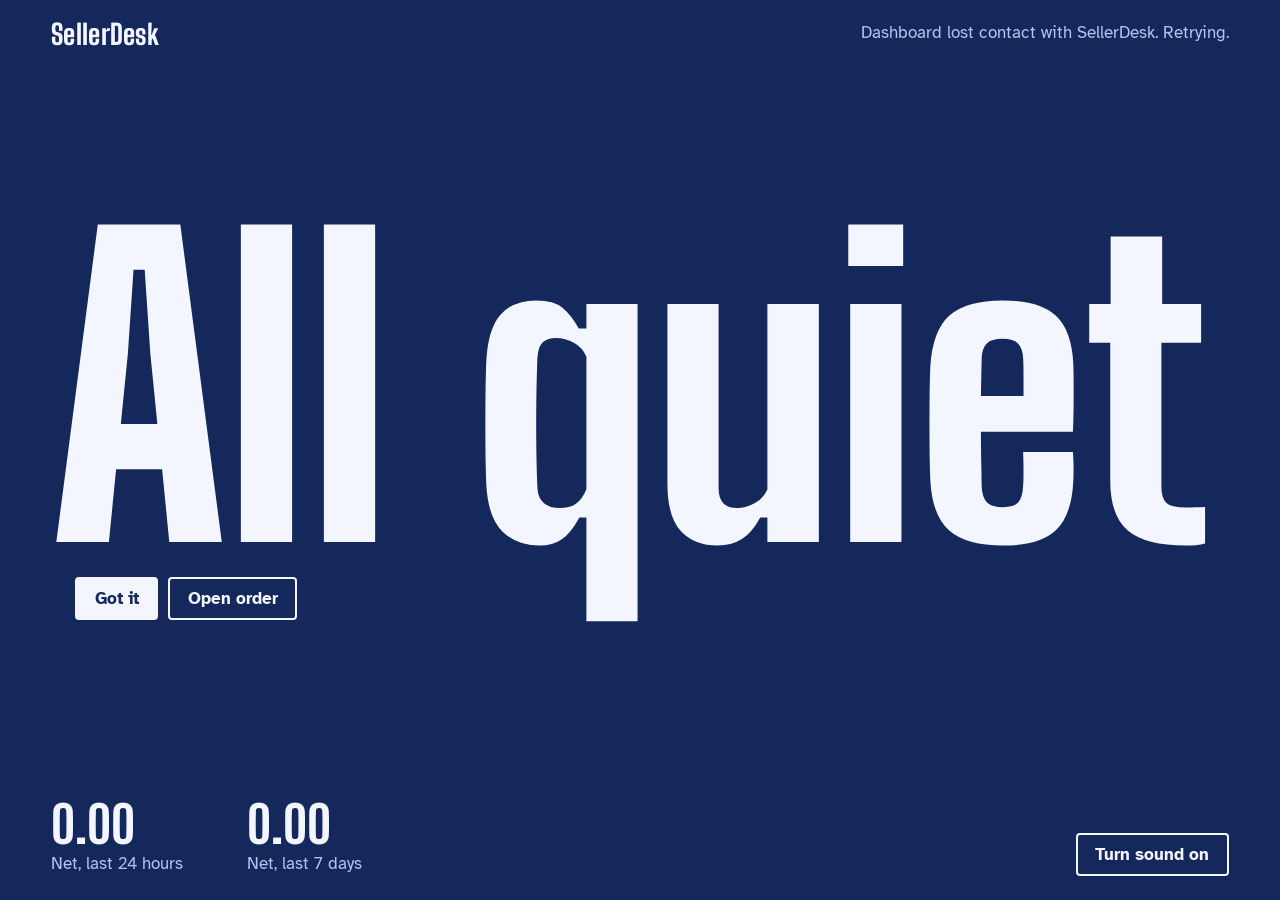
==== sellerdesk/static/index.html @ dc562e05 "Rename Eldorado Manager to SellerDesk Installing 1.6.0 moves config, history, market and shop data o" ====
<!doctype html>
<html lang="en">
<head>
<meta charset="utf-8">
<meta name="viewport" content="width=device-width, initial-scale=1">
<title>SellerDesk</title>
<link rel="icon" href="data:image/svg+xml,%3Csvg xmlns='http://www.w3.org/2000/svg' viewBox='0 0 32 32'%3E%3Ccircle cx='16' cy='16' r='14' fill='%23D4161C'/%3E%3C/svg%3E">
<style>
@font-face { font-family: "Big Shoulders"; src: url(big-shoulders-display-latin-800-normal.woff2) format("woff2"); font-weight: 800; font-display: swap; }
@font-face { font-family: "Atkinson"; src: url(atkinson-hyperlegible-latin-400-normal.woff2) format("woff2"); font-weight: 400; font-display: swap; }
@font-face { font-family: "Atkinson"; src: url(atkinson-hyperlegible-latin-700-normal.woff2) format("woff2"); font-weight: 700; font-display: swap; }

/* The room is the status light. Each stage sets the whole palette. */
:root { --room: #14285C; --ink: #F3F5FF; --soft: #B6C2EC; --line: #ffffff2e; --beam: #ffffff14; }
body[data-stage="calm"]     { --room: #1E44B8; --ink: #F5F7FF; --soft: #C6D2FA; --line: #ffffff33; --beam: #ffffff1c; }
body[data-stage="hurry"]    { --room: #F2A900; --ink: #1E1503; --soft: #5A4206; --line: #1e150333; --beam: #ffffff40; }
body[data-stage="critical"] { --room: #D4161C; --ink: #FFF6F2; --soft: #FFD3CC; --line: #ffffff40; --beam: #ffffff2a; }
body[data-stage="late"]     { --room: #8E0B10; --ink: #FFF6F2; --soft: #FFC4BB; --line: #ffffff40; --beam: #ff3b3b55; }

* { box-sizing: border-box; }
html, body { height: 100%; margin: 0; }
body {
  display: grid; grid-template-rows: auto 1fr auto; min-height: 100%;
  background: var(--room); color: var(--ink);
  font: 400 1.0625rem/1.5 "Atkinson", system-ui, sans-serif;
  transition: background-color 1.2s ease, color 1.2s ease;
  overflow-x: hidden;
}
/* The rotating beam runs only while an alarm waits for an answer. */
#beam {
  position: fixed; left: 50%; top: 50%; width: 260vmax; height: 260vmax; margin: -130vmax 0 0 -130vmax;
  background: conic-gradient(from 0deg, transparent 0 300deg, var(--beam) 345deg, transparent 360deg);
  pointer-events: none; opacity: 0; transition: opacity .6s;
}
body.ringing #beam { opacity: 1; animation: sweep 3.2s linear infinite; }
body[data-stage="critical"].ringing #beam, body[data-stage="late"].ringing #beam { animation-duration: 1.6s; }
@keyframes sweep { to { transform: rotate(360deg); } }
@media (prefers-reduced-motion: reduce) { body.ringing #beam { animation: none; opacity: 0; } body { transition: none; } }

header, main, footer { position: relative; padding-inline: clamp(1.25rem, 4vw, 4rem); }
header { display: flex; justify-content: space-between; gap: 1.5rem; flex-wrap: wrap; padding-block: 1.25rem .5rem; }
.brand { font: 800 1.75rem/1 "Big Shoulders", Impact, sans-serif; letter-spacing: .01em; }
.status { color: var(--soft); text-align: right; }
.status b { color: var(--ink); font-weight: 700; }
.status .bad { color: var(--ink); text-decoration: underline; }

main { display: flex; flex-direction: column; justify-content: center; min-width: 0; padding-block: 1rem; }
#clock {
  font: 800 clamp(7rem, min(31vw, 52vh), 32rem)/.86 "Big Shoulders", Impact, sans-serif;
  font-variant-numeric: tabular-nums; letter-spacing: -.01em; margin: 0;
}
#clock.words { font-size: clamp(5rem, min(20vw, 36vh), 20rem); }
#lead { display: flex; flex-wrap: wrap; align-items: center; gap: .75rem 1.5rem; margin-top: 1rem; }
#what { font-size: clamp(1.35rem, 2.6vw, 2.25rem); line-height: 1.2; font-weight: 700; margin: 0; max-width: 36ch; }
#who { color: var(--soft); margin: .25rem 0 0; }

button, a.action {
  font: 700 1.0625rem/1 "Atkinson", sans-serif; color: var(--ink); background: none; cursor: pointer;
  border: 2px solid var(--ink); border-radius: 4px; padding: .7rem 1.1rem; text-decoration: none; display: inline-block;
}
button.primary { background: var(--ink); color: var(--room); }
button:hover, a.action:hover { opacity: .82; }
:is(button, a.action, input):focus-visible { outline: 3px solid var(--ink); outline-offset: 3px; }
.actions { display: flex; gap: .6rem; }

#notice { display: none; gap: 1rem; align-items: center; flex-wrap: wrap; margin: 0 0 1rem; padding: .75rem 1rem; border: 2px solid var(--ink); border-radius: 4px; font-weight: 700; }
#notice.show { display: flex; }

#queue { list-style: none; margin: 1.75rem 0 0; padding: 0; border-top: 1px solid var(--line); }
#queue li { display: grid; grid-template-columns: 7.5rem minmax(0, 1fr) auto auto; gap: 1.25rem; align-items: center; padding: .55rem 0; border-bottom: 1px solid var(--line); }
#queue .left { font: 800 1.75rem/1 "Big Shoulders", Impact, sans-serif; font-variant-numeric: tabular-nums; }
#queue .title { overflow: hidden; text-overflow: ellipsis; white-space: nowrap; }
#queue .price { color: var(--soft); }
#queue button, #queue a.action { padding: .4rem .7rem; font-size: .9375rem; }
.seen { color: var(--soft); }

footer { display: flex; justify-content: space-between; align-items: flex-end; gap: 2rem; flex-wrap: wrap; padding-block: 1rem 1.5rem; }
.money { display: flex; gap: clamp(1.5rem, 5vw, 4rem); }
.money strong { display: block; font: 800 clamp(2rem, 4vw, 3.25rem)/1 "Big Shoulders", Impact, sans-serif; font-variant-numeric: tabular-nums; }
.money span { color: var(--soft); }

#gate { position: fixed; inset: 0; display: none; place-content: center; background: var(--room); padding: 2rem; }
#gate.show { display: grid; }
#gate form { display: grid; gap: .75rem; width: min(26rem, 90vw); }
#gate input { font: inherit; padding: .7rem; border-radius: 4px; border: 2px solid var(--ink); background: none; color: var(--ink); }

@media (max-width: 640px) {
  #queue li { grid-template-columns: 5.5rem minmax(0, 1fr) auto; }
  #queue .price { display: none; }
  .status { text-align: left; }
}
</style>
</head>
<body data-stage="quiet">
<div id="beam" aria-hidden="true"></div>
<header>
  <div class="brand">SellerDesk</div>
  <div class="status" id="status" aria-live="polite">Connecting</div>
</header>
<main>
  <div id="notice" role="alert"><span id="noticeText"></span><button id="online" hidden>Go online</button></div>
  <p id="clock" role="timer">All quiet</p>
  <div id="lead" hidden>
    <div>
      <p id="what"></p>
      <p id="who"></p>
    </div>
    <div class="actions">
      <button class="primary" id="ack">Got it</button>
      <a class="action" id="open" target="_blank" rel="noopener">Open order</a>
    </div>
  </div>
  <ul id="queue" hidden aria-label="Other open orders"></ul>
</main>
<footer>
  <div class="money">
    <div><strong id="day">0.00</strong><span id="dayLabel">Net, last 24 hours</span></div>
    <div><strong id="week">0.00</strong><span id="weekLabel">Net, last 7 days</span></div>
  </div>
  <button id="sound" aria-pressed="false">Turn sound on</button>
</footer>
<div id="gate">
  <form>
    <label for="token">Enter your dashboard token</label>
    <input id="token" type="password" autocomplete="current-password" required>
    <button class="primary">Unlock</button>
  </form>
</div>

<script>
const $ = (id) => document.getElementById(id);
let state = null, skew = 0, soundOn = false, audio = null, lastBeep = 0;
const token = () => localStorage.getItem("managerToken") || "";
const headers = () => (token() ? { Authorization: `Bearer ${token()}` } : {});
const now = () => Date.now() / 1000 + skew;

function stageOf(order) {
  if (!state || order.deadline == null || !order.window) return "calm";
  const left = order.deadline - now();
  if (left <= 0) return "late";
  const share = left / order.window;
  return share <= state.critical_at ? "critical" : share <= state.hurry_at ? "hurry" : "calm";
}

function clock(seconds) {
  const late = seconds < 0, s = Math.abs(Math.trunc(seconds));
  const d = Math.floor(s / 86400), h = Math.floor(s % 86400 / 3600), m = Math.floor(s % 3600 / 60);
  const two = (n) => String(n).padStart(2, "0");
  const text = d ? `${d}d ${two(h)}h` : h ? `${h}:${two(m)}:${two(s % 60)}` : `${two(m)}:${two(s % 60)}`;
  return late ? `+${text}` : text;
}

function money(value) {
  return value == null ? "No data" : `$${value.toFixed(2)}`;
}

function describe(order) {
  const parts = [order.title];
  if (order.quantity > 1) parts.push(`x${order.quantity}`);
  return parts.join(" ");
}

function paint() {
  if (!state) return;
  const orders = state.orders;
  const ringing = orders.some((o) => !o.acked);
  const top = orders[0];
  document.body.classList.toggle("ringing", ringing);
  document.body.dataset.stage = top ? stageOf(top) : "quiet";
  const big = $("clock");

  if (top) {
    const timed = top.deadline != null;
    big.textContent = timed ? clock(top.deadline - now()) : "New order";
    big.classList.toggle("words", !timed);
    document.title = `${timed ? clock(top.deadline - now()) : "New order"} SellerDesk`;
    $("lead").hidden = false;
    $("what").textContent = describe(top);
    $("who").textContent = [top.price != null ? `${top.price.toFixed(2)} ${top.currency}` : "", top.buyer && `from ${top.buyer}`].filter(Boolean).join(", ");
    $("ack").hidden = top.acked;
    $("ack").dataset.id = top.id;
    $("open").href = top.url;
  } else {
    big.textContent = "All quiet";
    big.classList.add("words");
    document.title = "SellerDesk";
    $("lead").hidden = true;
  }

  const rest = orders.slice(1);
  $("queue").hidden = !rest.length;
  $("queue").replaceChildren(...rest.map((o) => {
    const li = document.createElement("li");
    const left = document.createElement("span");
    left.className = "left";
    left.textContent = o.deadline != null ? clock(o.deadline - now()) : "Open";
    const title = document.createElement("span");
    title.className = "title";
    title.textContent = describe(o);
    const price = document.createElement("span");
    price.className = "price";
    price.textContent = o.price != null ? `${o.price.toFixed(2)} ${o.currency}` : "";
    const act = document.createElement(o.acked ? "span" : "button");
    act.textContent = o.acked ? "Seen" : "Got it";
    if (o.acked) act.className = "seen"; else act.onclick = () => ack(o.id);
    li.append(left, title, price, act);
    return li;
  }));

  if (ringing && soundOn && Date.now() - lastBeep > 2600) { lastBeep = Date.now(); wail(); }

  const ago = state.last_poll ? Math.max(0, Math.round(now() - state.last_poll)) : null;
  const broken = state.channels.filter((c) => c.ok === false).map((c) => c.name);
  const names = state.channels.map((c) => c.name).join(", ");
  $("status").textContent = "";
  const check = document.createElement("b");
  check.textContent = ago == null ? "Waiting for the first check" : `Checked ${ago} s ago`;
  $("status").append(check, names ? ` and alerting ${names}` : ". No alert channels set up");
  if (broken.length) {
    const bad = document.createElement("div");
    bad.className = "bad";
    bad.textContent = `Can't reach ${broken.join(", ")}`;
    $("status").append(bad);
  }

  const tripped = state.deadman.tripped;
  $("notice").classList.toggle("show", tripped || !!state.last_error);
  $("online").hidden = !tripped;
  $("noticeText").textContent = tripped
    ? `You are offline. SellerDesk switched you off after an alarm went unanswered for ${state.deadman.minutes} minutes.`
    : state.last_error ? `SellerDesk can't reach Eldorado. Orders may be waiting. ${state.last_error}` : "";

  const sales = state.sales;
  $("day").textContent = money(sales.day);
  $("week").textContent = money(sales.week);
  $("dayLabel").textContent = `Net, last 24 hours, ${sales.day_count} orders`;
  $("weekLabel").textContent = `Net, last 7 days, ${sales.week_count} orders`;
}

async function refresh() {
  try {
    const response = await fetch("api/state", { headers: headers() });
    if (response.status === 401) { $("gate").classList.add("show"); return; }
    $("gate").classList.remove("show");
    state = await response.json();
    skew = state.now - Date.now() / 1000;
    paint();
  } catch {
    $("status").textContent = "Dashboard lost contact with SellerDesk. Retrying.";
  }
}

async function post(path) {
  await fetch(path, { method: "POST", headers: { ...headers(), "X-Manager": "1" } });
  setTimeout(refresh, 400);
}
function ack(id) {
  const order = state.orders.find((o) => o.id === id);
  if (order) order.acked = true;
  paint();
  post(`api/ack/${encodeURIComponent(id)}`);
}

function wail() {
  audio = audio || new AudioContext();
  const osc = audio.createOscillator(), gain = audio.createGain(), t = audio.currentTime;
  osc.type = "sawtooth";
  osc.frequency.setValueAtTime(520, t);
  osc.frequency.linearRampToValueAtTime(1040, t + 0.9);
  osc.frequency.linearRampToValueAtTime(520, t + 1.8);
  gain.gain.setValueAtTime(0.0001, t);
  gain.gain.exponentialRampToValueAtTime(0.18, t + 0.1);
  gain.gain.exponentialRampToValueAtTime(0.0001, t + 1.8);
  osc.connect(gain).connect(audio.destination);
  osc.start(t);
  osc.stop(t + 1.9);
}

$("ack").onclick = (event) => ack(event.currentTarget.dataset.id);
$("online").onclick = () => post("api/online");
$("sound").onclick = (event) => {
  soundOn = !soundOn;
  event.currentTarget.textContent = soundOn ? "Turn sound off" : "Turn sound on";
  event.currentTarget.setAttribute("aria-pressed", soundOn);
  if (soundOn) { audio = audio || new AudioContext(); audio.resume(); }
};
document.querySelector("#gate form").onsubmit = (event) => {
  event.preventDefault();
  localStorage.setItem("managerToken", $("token").value);
  refresh();
};

refresh();
setInterval(refresh, 3000);
setInterval(paint, 1000);
</script>
</body>
</html>
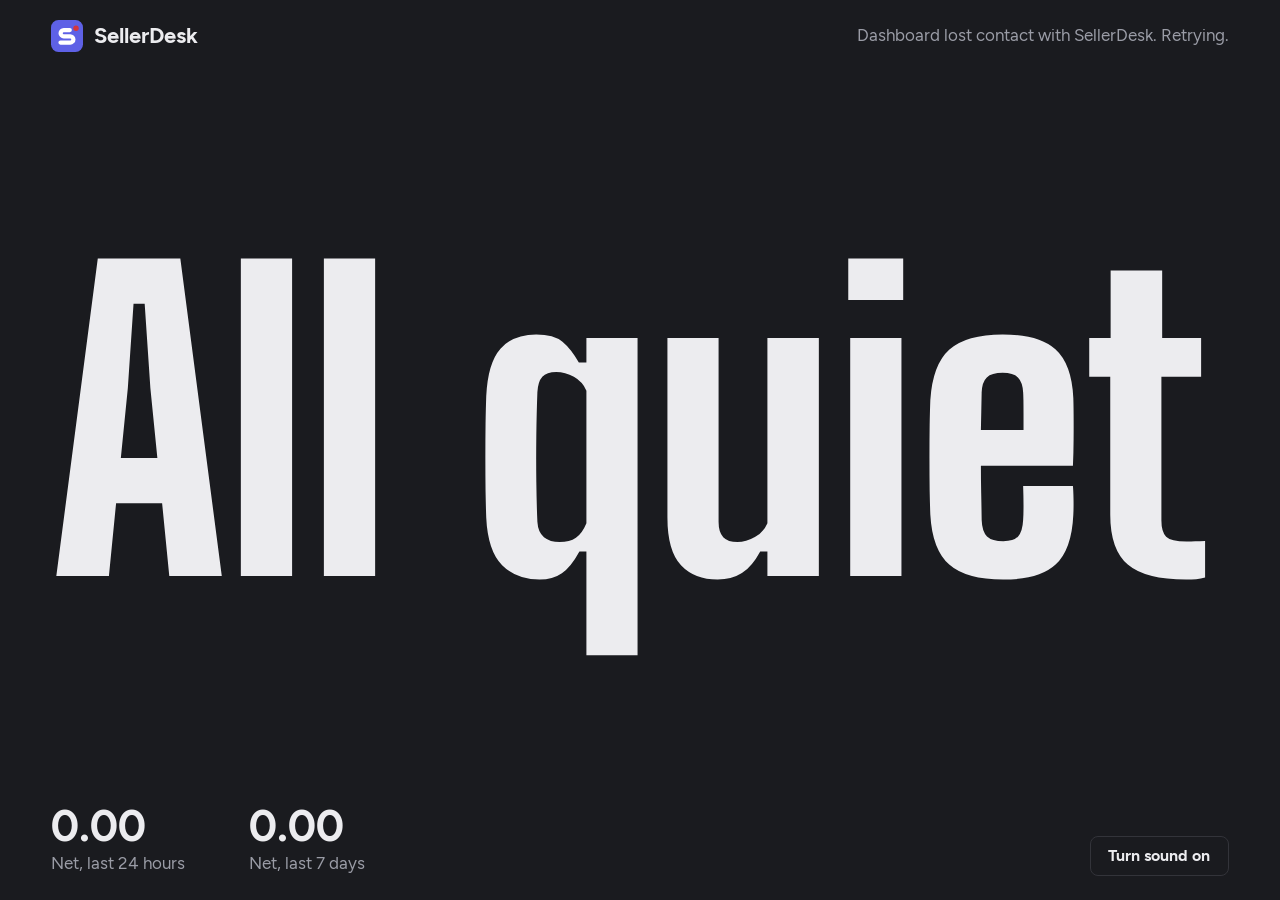
==== commit 43086f89: "SellerDesk 1.6.6: Set asks twice, new look on Settings, alarms and server page Set in Home's Price c" ====
--- a/sellerdesk/static/index.html
+++ b/sellerdesk/static/index.html
@@ -4,25 +4,28 @@
 <meta charset="utf-8">
 <meta name="viewport" content="width=device-width, initial-scale=1">
 <title>SellerDesk</title>
-<link rel="icon" href="data:image/svg+xml,%3Csvg xmlns='http://www.w3.org/2000/svg' viewBox='0 0 32 32'%3E%3Ccircle cx='16' cy='16' r='14' fill='%23D4161C'/%3E%3C/svg%3E">
+<link rel="icon" href="data:image/svg+xml,%3Csvg viewBox='0 0 256 256' xmlns='http://www.w3.org/2000/svg'%3E%3Crect width='256' height='256' rx='60' fill='%235e61e6'/%3E%3Cpath d='M150 80H102a25 25 0 0 0 0 50h52a25 25 0 0 1 0 50H76' fill='none' stroke='%23fff' stroke-width='34' stroke-linecap='round' stroke-linejoin='round'/%3E%3Ccircle cx='200' cy='66' r='22' fill='%23d4363c' stroke='%235e61e6' stroke-width='14' paint-order='stroke'/%3E%3C/svg%3E">
 <style>
 @font-face { font-family: "Big Shoulders"; src: url(big-shoulders-display-latin-800-normal.woff2) format("woff2"); font-weight: 800; font-display: swap; }
-@font-face { font-family: "Atkinson"; src: url(atkinson-hyperlegible-latin-400-normal.woff2) format("woff2"); font-weight: 400; font-display: swap; }
-@font-face { font-family: "Atkinson"; src: url(atkinson-hyperlegible-latin-700-normal.woff2) format("woff2"); font-weight: 700; font-display: swap; }
-
-/* The room is the status light. Each stage sets the whole palette. */
-:root { --room: #14285C; --ink: #F3F5FF; --soft: #B6C2EC; --line: #ffffff2e; --beam: #ffffff14; }
-body[data-stage="calm"]     { --room: #1E44B8; --ink: #F5F7FF; --soft: #C6D2FA; --line: #ffffff33; --beam: #ffffff1c; }
-body[data-stage="hurry"]    { --room: #F2A900; --ink: #1E1503; --soft: #5A4206; --line: #1e150333; --beam: #ffffff40; }
-body[data-stage="critical"] { --room: #D4161C; --ink: #FFF6F2; --soft: #FFD3CC; --line: #ffffff40; --beam: #ffffff2a; }
-body[data-stage="late"]     { --room: #8E0B10; --ink: #FFF6F2; --soft: #FFC4BB; --line: #ffffff40; --beam: #ff3b3b55; }
+@font-face { font-family: "Figtree"; src: url(figtree-latin-400.woff2) format("woff2"); font-weight: 400; font-display: swap; }
+@font-face { font-family: "Figtree"; src: url(figtree-latin-700.woff2) format("woff2"); font-weight: 700; font-display: swap; }
+
+/* The SellerDesk Dark palette (desktop Skin.cs). The clock carries the stage colour; only critical
+   and late turn the whole room red, the same as the desktop critical screen. */
+:root { --room: #1A1B1F; --ink: #ECECEF; --soft: #9A9CA6; --line: #33343A; --clock: #ECECEF; --beam: #A3A5FF1f;
+        --signal: #5E61E6; --signal-ink: #FFFFFF; }
+body[data-stage="calm"]     { --clock: #A3A5FF; }
+body[data-stage="hurry"]    { --clock: #FFC27A; --beam: #FFC27A1f; }
+body[data-stage="critical"] { --room: #6E2530; --ink: #FFFFFF; --soft: #F2DADC; --line: #FFFFFF33; --clock: #FFFFFF; --beam: #A3A5FF33; }
+body[data-stage="late"]     { --room: #4A1820; --ink: #FFFFFF; --soft: #F2DADC; --line: #FFFFFF33; --clock: #FF8B80; --beam: #FF8B8040; }
 
 * { box-sizing: border-box; }
+[hidden] { display: none !important; } /* #lead sets display: flex, which would beat the hidden attribute */
 html, body { height: 100%; margin: 0; }
 body {
   display: grid; grid-template-rows: auto 1fr auto; min-height: 100%;
   background: var(--room); color: var(--ink);
-  font: 400 1.0625rem/1.5 "Atkinson", system-ui, sans-serif;
+  font: 400 1.0625rem/1.5 "Figtree", system-ui, sans-serif;
   transition: background-color 1.2s ease, color 1.2s ease;
   overflow-x: hidden;
 }
@@ -38,8 +41,9 @@
 @media (prefers-reduced-motion: reduce) { body.ringing #beam { animation: none; opacity: 0; } body { transition: none; } }
 
 header, main, footer { position: relative; padding-inline: clamp(1.25rem, 4vw, 4rem); }
-header { display: flex; justify-content: space-between; gap: 1.5rem; flex-wrap: wrap; padding-block: 1.25rem .5rem; }
-.brand { font: 800 1.75rem/1 "Big Shoulders", Impact, sans-serif; letter-spacing: .01em; }
+header { display: flex; justify-content: space-between; align-items: center; gap: 1.5rem; flex-wrap: wrap; padding-block: 1.25rem .5rem; }
+.brand { display: flex; align-items: center; gap: .65rem; font: 700 1.375rem/1 "Figtree", system-ui, sans-serif; }
+.brand svg { width: 2rem; height: 2rem; flex: none; }
 .status { color: var(--soft); text-align: right; }
 .status b { color: var(--ink); font-weight: 700; }
 .status .bad { color: var(--ink); text-decoration: underline; }
@@ -47,23 +51,24 @@
 main { display: flex; flex-direction: column; justify-content: center; min-width: 0; padding-block: 1rem; }
 #clock {
   font: 800 clamp(7rem, min(31vw, 52vh), 32rem)/.86 "Big Shoulders", Impact, sans-serif;
-  font-variant-numeric: tabular-nums; letter-spacing: -.01em; margin: 0;
-}
-#clock.words { font-size: clamp(5rem, min(20vw, 36vh), 20rem); }
+  font-variant-numeric: tabular-nums; letter-spacing: -.01em; margin: 0; color: var(--clock);
+  transition: color 1.2s ease;
+}
+#clock.words { font-size: clamp(5rem, min(20vw, 36vh), 20rem); color: var(--ink); }
 #lead { display: flex; flex-wrap: wrap; align-items: center; gap: .75rem 1.5rem; margin-top: 1rem; }
 #what { font-size: clamp(1.35rem, 2.6vw, 2.25rem); line-height: 1.2; font-weight: 700; margin: 0; max-width: 36ch; }
 #who { color: var(--soft); margin: .25rem 0 0; }
 
 button, a.action {
-  font: 700 1.0625rem/1 "Atkinson", sans-serif; color: var(--ink); background: none; cursor: pointer;
-  border: 2px solid var(--ink); border-radius: 4px; padding: .7rem 1.1rem; text-decoration: none; display: inline-block;
-}
-button.primary { background: var(--ink); color: var(--room); }
-button:hover, a.action:hover { opacity: .82; }
-:is(button, a.action, input):focus-visible { outline: 3px solid var(--ink); outline-offset: 3px; }
+  font: 700 1rem/1 "Figtree", system-ui, sans-serif; color: var(--ink); background: none; cursor: pointer;
+  border: 1px solid var(--line); border-radius: 8px; padding: .7rem 1.1rem; text-decoration: none; display: inline-block;
+}
+button.primary { background: var(--signal); border-color: var(--signal); color: var(--signal-ink); }
+button:hover, a.action:hover { opacity: .86; }
+:is(button, a.action, input):focus-visible { outline: 2px solid var(--signal); outline-offset: 3px; }
 .actions { display: flex; gap: .6rem; }
 
-#notice { display: none; gap: 1rem; align-items: center; flex-wrap: wrap; margin: 0 0 1rem; padding: .75rem 1rem; border: 2px solid var(--ink); border-radius: 4px; font-weight: 700; }
+#notice { display: none; gap: 1rem; align-items: center; flex-wrap: wrap; margin: 0 0 1rem; padding: .75rem 1rem; border: 1px solid var(--line); border-radius: 8px; background: #FFFFFF0d; font-weight: 700; }
 #notice.show { display: flex; }
 
 #queue { list-style: none; margin: 1.75rem 0 0; padding: 0; border-top: 1px solid var(--line); }
@@ -76,13 +81,13 @@
 
 footer { display: flex; justify-content: space-between; align-items: flex-end; gap: 2rem; flex-wrap: wrap; padding-block: 1rem 1.5rem; }
 .money { display: flex; gap: clamp(1.5rem, 5vw, 4rem); }
-.money strong { display: block; font: 800 clamp(2rem, 4vw, 3.25rem)/1 "Big Shoulders", Impact, sans-serif; font-variant-numeric: tabular-nums; }
+.money strong { display: block; font: 700 clamp(1.75rem, 3.4vw, 2.75rem)/1.1 "Figtree", system-ui, sans-serif; font-variant-numeric: tabular-nums; }
 .money span { color: var(--soft); }
 
 #gate { position: fixed; inset: 0; display: none; place-content: center; background: var(--room); padding: 2rem; }
 #gate.show { display: grid; }
 #gate form { display: grid; gap: .75rem; width: min(26rem, 90vw); }
-#gate input { font: inherit; padding: .7rem; border-radius: 4px; border: 2px solid var(--ink); background: none; color: var(--ink); }
+#gate input { font: inherit; padding: .7rem; border-radius: 8px; border: 1px solid var(--line); background: #222327; color: var(--ink); }
 
 @media (max-width: 640px) {
   #queue li { grid-template-columns: 5.5rem minmax(0, 1fr) auto; }
@@ -94,7 +99,7 @@
 <body data-stage="quiet">
 <div id="beam" aria-hidden="true"></div>
 <header>
-  <div class="brand">SellerDesk</div>
+  <div class="brand"><svg viewBox="0 0 256 256" aria-hidden="true"><rect width="256" height="256" rx="60" fill="#5e61e6"/><path d="M150 80H102a25 25 0 0 0 0 50h52a25 25 0 0 1 0 50H76" fill="none" stroke="#fff" stroke-width="34" stroke-linecap="round" stroke-linejoin="round"/><circle cx="200" cy="66" r="22" fill="#d4363c" stroke="#5e61e6" stroke-width="14" paint-order="stroke"/></svg>SellerDesk</div>
   <div class="status" id="status" aria-live="polite">Connecting</div>
 </header>
 <main>
